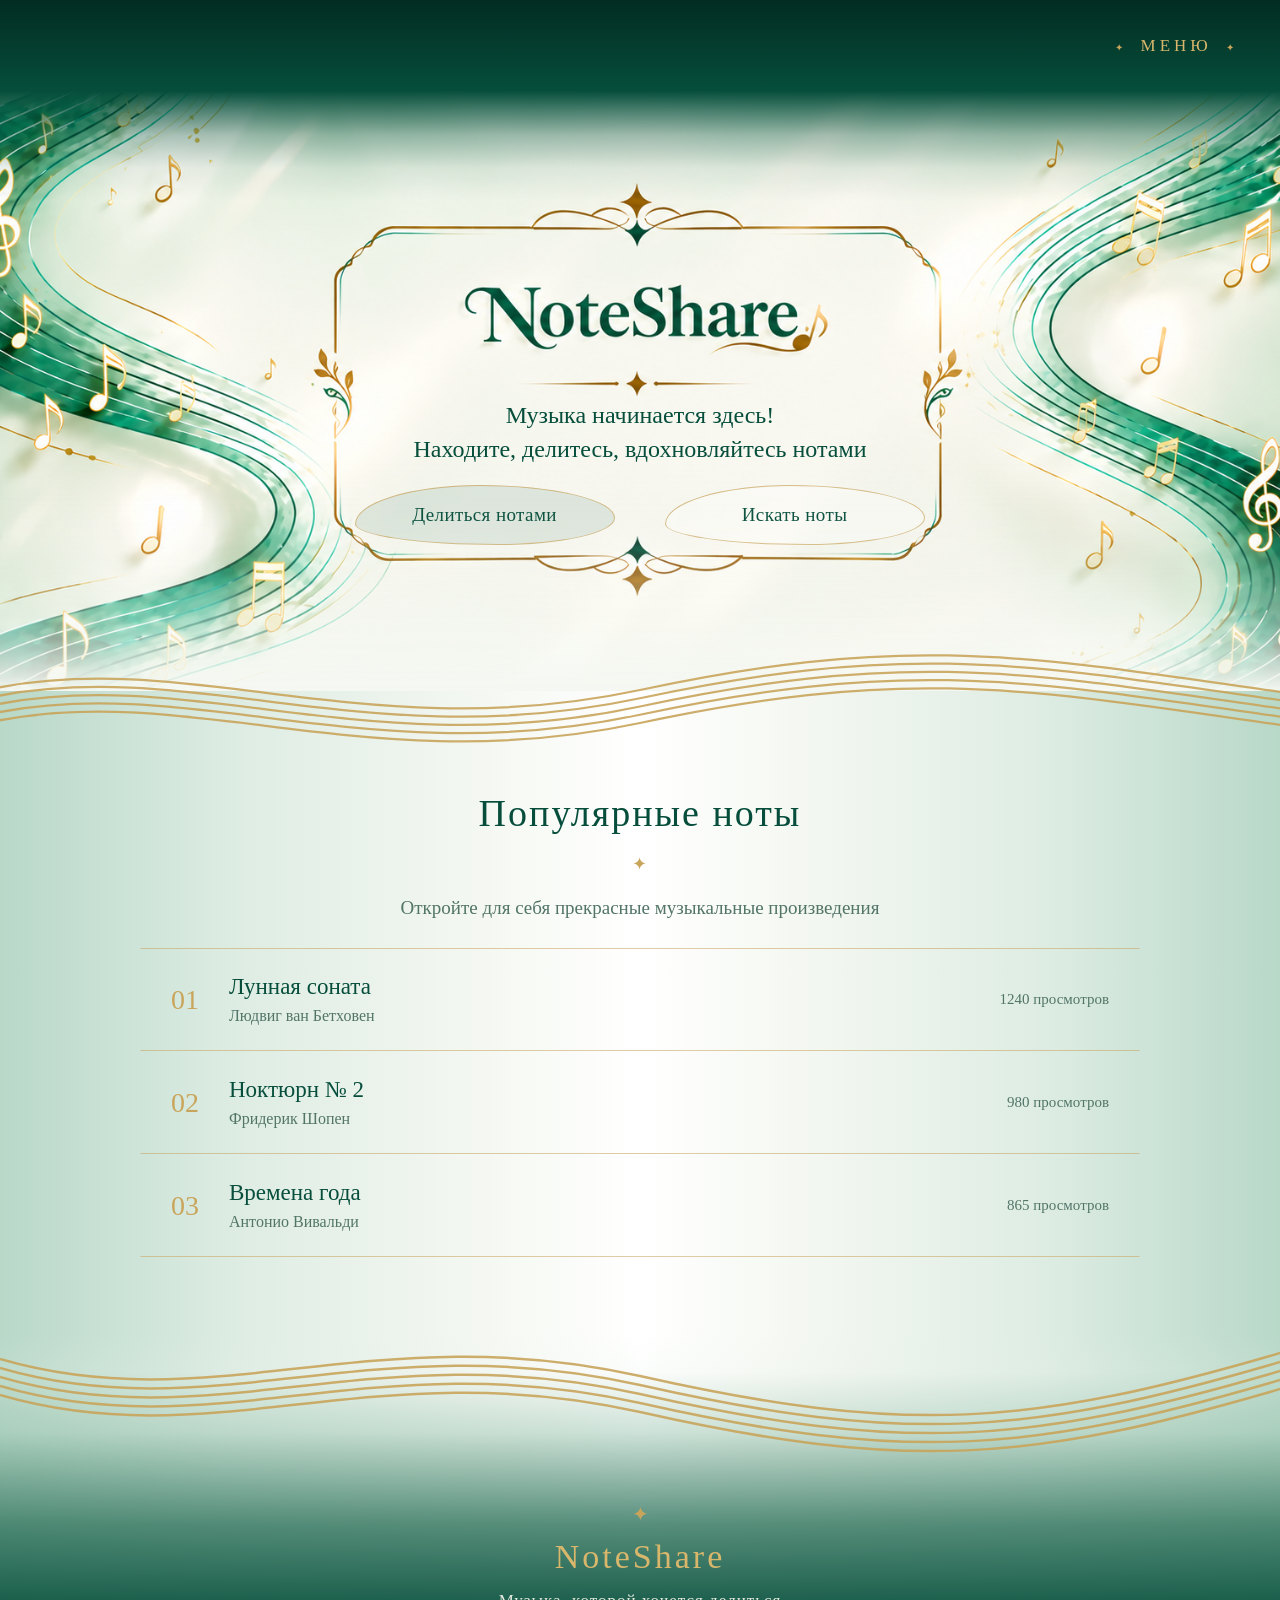
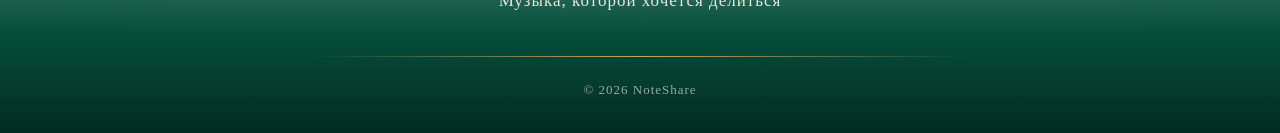
==== src/main/resources/html/index.html @ f5ff7926 "init commit" ====
<!DOCTYPE html>
<html lang="ru">
<head>
    <meta charset="UTF-8">
    <meta name="viewport" content="width=device-width, initial-scale=1.0">
    <title>NoteShare - обмен нотами</title>
    <link rel="stylesheet" href="../css/style.css">
</head>
<body>
    <header>
        <div class="menu-container">
            <button class="menu-toggle" type="button" aria-expanded="false">
                <span class="menu-label">МЕНЮ</span>
            </button>
            <nav class="drop_menu">
                <ul>
                    <li><a href="index.html">Главная</a></li>
                    <li><a href="#catalog">Галерея нот</a></li>
                    <li><a href="#composers">Композиторы</a></li>
                    <li><a href="#about">О проекте</a></li>
                </ul>
            </nav>
        </div>
    </header>
    <main>
        <section class="hero" id="home">
            <div class="hero-content">
                <p>Музыка начинается здесь!</p>
                <p>Находите, делитесь, вдохновляйтесь нотами</p>
                <div class="hero-buttons">
                    <a href="#upload" class="btn btn-upload">Делиться нотами</a>
                    <a href="#search" class="btn btn-search">Искать ноты</a>
                </div>
            </div>
        </section>
        <section class="popular-notes" id="catalog">
            <h2>Популярные ноты</h2>

            <p class="section-description">
                Откройте для себя прекрасные музыкальные произведения
            </p>
            <div class="popular-list">

                <article class="popular-item">
                    <span class="popular-number">01</span>
                    <div class="popular-info">
                        <h3>Лунная соната</h3>
                        <p>Людвиг ван Бетховен</p>
                    </div>
                    <span class="popular-views">1240 просмотров</span>
                </article>

                <article class="popular-item">
                    <span class="popular-number">02</span>
                    <div class="popular-info">
                        <h3>Ноктюрн № 2</h3>
                        <p>Фридерик Шопен</p>
                    </div>
                    <span class="popular-views">980 просмотров</span>
                </article>

                <article class="popular-item">
                    <span class="popular-number">03</span>
                    <div class="popular-info">
                        <h3>Времена года</h3>
                        <p>Антонио Вивальди</p>
                    </div>
                    <span class="popular-views">865 просмотров</span>
                </article>
            </div>
        </section>
    </main>
    <footer class="footer">
        <div class="footer-content">
            <div class="footer-decoration">✦</div>

            <h2>NoteShare</h2>

            <p class="footer-description">
                Музыка, которой хочется делиться
            </p>

            <div class="footer-line"></div>

            <p class="footer-copyright">
                © 2026 NoteShare
            </p>
        </div>
    </footer>
</body>
</html>
---- src/main/resources/css/style.css ----
header {
    position: relative;
    z-index: 10;

    padding: 24px 55px 23px;

    background: linear-gradient(
        to bottom,
        #022C22 0%,
        #064E3B 100%
    );
}
.menu-container {
    position: relative;
    width: fit-content;
    margin-left: auto;
    margin-right: -4%;
}
.menu-toggle {
    display: flex;
    align-items: center;
    justify-content: center;
    background: transparent;
    border: none;
    padding: 12px 20px;
    cursor: pointer;
}

.menu-label {
    color: #D8B76C;
    font-family: Georgia, serif;
    font-size: 17px;
    font-weight: 400;
    letter-spacing: 4px;
    transition: all 0.3s ease;
}

.menu-label::before,
.menu-label::after {
    content: "✦";
    font-size: 10px;
    margin: 0 14px;
    color: #C9A55C;
}

.menu-toggle:hover .menu-label {
    color: #FFF1C7;
    text-shadow: 0 0 12px rgba(201, 165, 92, 0.65);
}
.drop_menu {
    position: absolute;
    top: 50%;
    right: 190px;

    width: max-content;
    padding: 0;

    background: transparent;
    border: none;
    box-shadow: none;

    opacity: 0;
    visibility: hidden;
    transform: translateY(-50%) translateX(20px);

    transition: opacity 0.3s ease,
                transform 0.3s ease,
                visibility 0.3s ease;
}
.menu-container:hover .drop_menu,
.menu-container:focus-within .drop_menu {
    opacity: 1;
    visibility: visible;
    transform: translateY(-50%) translateX(0);
}
.drop_menu ul {
    display: flex;
    flex-direction: row;
    gap: 20px;
    list-style: none;
    padding: 0;
    margin: 0;
}
.drop_menu a {
    display: inline-block;

    color: #D8B76C;
    text-decoration: none;
    font-family: Georgia, serif;
    font-size: 16px;
    letter-spacing: 1px;

    padding: 9px 16px;

    border: 1px solid transparent;
    border-radius: 48% 52% 45% 55% / 65% 55% 45% 35%;

    transition: all 0.3s ease;
}

.drop_menu a:hover {
    color: #FFF1C7;

    border-color: rgba(201, 165, 92, 0.75);

    background: rgba(201, 165, 92, 0.08);

    text-shadow: 0 0 10px rgba(201, 165, 92, 0.6);

    box-shadow: 0 0 12px rgba(201, 165, 92, 0.2);
}
body {
    margin: 0;
    padding: 0;
}
.hero {
    background-image: url("../images/hero-main.png");
    background-size: cover;
    background-position: center;
    background-repeat: no-repeat;
    min-height: 600px;
    display: flex;
    justify-content: center;
    align-items: center;
    position: relative;
}

.hero::before {
    content: "";
    position: absolute;
    top: 0;
    left: 0;
    right: 0;
    height: 110px;

    background: linear-gradient(
        to bottom,
        #064E3B 0%,
        rgba(6, 78, 59, 0.75) 15%,
        rgba(6, 78, 59, 0.35) 40%,
        rgba(6, 78, 59, 0.08) 70%,
        transparent 100%
    );
    pointer-events: none;
}
.hero-content {
    text-align: center;
    background-color: transparent;
    border: none;
    padding: 0;
    max-width: 700px;
    transform: translateY(80px);
}
.hero-content p {
    color: #064E3B;
    font-size: 24px;
    font-weight: 400;
    line-height: 1.3;
    margin: 3px 0;
}
.hero-buttons {
    display: flex;
    justify-content: center;
    align-items: center;
    gap: 50px;
    margin-top: 20px;
}
.btn {
    display: inline-block;
    padding: 18px 35px;
    min-width: 260px;
    box-sizing: border-box;
    text-align: center;
    border: 1px solid rgba(201,165,92,0.75);
    border-radius: 48% 52% 45% 55% / 65% 55% 45% 35%;
    text-decoration: none;
    font-size: 19px;
    font-weight: 400;
    letter-spacing: 0.4px;
    box-shadow: none;
    backdrop-filter: blur(6px);
    transition: all 0.3s ease;
}
.btn-upload {
    background: rgba(6, 78, 59, 0.10);
    color: #064E3B;
}
.btn-search {
    background: rgba(255, 255, 255, 0.35);
    color: #064E3B;
}
.btn:hover {
    background: rgba(201, 165, 92, 0.16);
    border-color: #C9A55C;
    transform: translateY(-3px);
    box-shadow: 0 4px rgba(6, 78, 59, 0.08);
}
.popular-notes {
    padding: 45px 40px 100px;
    text-align: center;

    background: linear-gradient(
        to right,
        #B8D8C8 0%,
        #DDECE3 18%,
        #F5F8F2 38%,
        #FFFFFF 50%,
        #F5F8F2 62%,
        #DDECE3 82%,
        #B8D8C8 100%
    );
}

.popular-notes h2 {
    margin: 0;

    color: #064E3B;
    font-family: Georgia, serif;
    font-size: 38px;
    font-weight: 400;
    letter-spacing: 2px;
}

.popular-notes h2::after {
    content: "✦";
    display: block;

    margin: 18px auto;
    color: #C9A55C;
    font-size: 18px;
}

.section-description {
    color: #527568;
    font-family: Georgia, serif;
    font-size: 19px;
    line-height: 1.6;
    margin: 0;
}
.hero::after {
    content: "";
    position: absolute;

    bottom: 0;
    left: 0;
    width: 100%;
    height: 230px;

    background: linear-gradient(
        to bottom,
        rgba(245, 248, 242, 0) 0%,
        rgba(245, 248, 242, 0.04) 25%,
        rgba(245, 248, 242, 0.15) 45%,
        rgba(245, 248, 242, 0.40) 65%,
        rgba(245, 248, 242, 0.75) 85%,
        #F5F8F2 100%
    );

    pointer-events: none;
}
.popular-notes {
    isolation: isolate;
    position: relative;
    padding-top: 100px;
}

.popular-notes::before {
    content: "";
    position: absolute;

    top: -45px;
    left: 0;

    width: 100%;
    height: 110px;

    background-image: url("data:image/svg+xml,%3Csvg xmlns='http://www.w3.org/2000/svg' viewBox='0 0 1440 120' preserveAspectRatio='none'%3E%3Cg fill='none' stroke='%23C9A55C' stroke-width='2.5' opacity='0.9'%3E%3Cpath d='M0 45 C220 5 420 110 720 48 S1150 10 1440 50'/%3E%3Cpath d='M0 54 C220 14 420 119 720 57 S1150 19 1440 59'/%3E%3Cpath d='M0 63 C220 23 420 128 720 66 S1150 28 1440 68'/%3E%3Cpath d='M0 72 C220 32 420 137 720 75 S1150 37 1440 77'/%3E%3Cpath d='M0 81 C220 41 420 146 720 84 S1150 46 1440 86'/%3E%3C/g%3E%3C/svg%3E");

    background-size: 100% 100%;
    background-repeat: no-repeat;

    pointer-events: none;
    z-index: 2;
}
.popular-list {
    max-width: 1000px;
    margin: 25px auto 0;
    text-align: left;
}

.popular-item {
    display: flex;
    align-items: center;
    gap: 30px;
    padding: 25px 30px;

    background: transparent;

    border-top: 1px solid rgba(201, 165, 92, 0.55);
    border-bottom: 1px solid rgba(201, 165, 92, 0.55);
    border-left: 1px solid transparent;
    border-right: 1px solid transparent;

    border-radius: 0;

    transition:
        border-radius 0.8s cubic-bezier(0.22, 1, 0.36, 1),
        border-color 0.8s ease,
        background 0.8s ease;
}

.popular-item + .popular-item {
    border-top-color: transparent;
}

.popular-item:hover {
    border-top-color: rgba(201, 165, 92, 0.85);
    border-bottom-color: rgba(201, 165, 92, 0.85);
    border-left-color: rgba(201, 165, 92, 0.85);
    border-right-color: rgba(201, 165, 92, 0.85);

    border-radius: 50% / 50%;

    background: rgba(6, 78, 59, 0.05);
}

.popular-item:has(+ .popular-item:hover) {
    border-bottom-color: transparent;
}
.popular-number {
    color: #C9A55C;
    font-family: Georgia, serif;
    font-size: 28px;
}

.popular-info {
    flex: 1;
}

.popular-info h3 {
    margin: 0 0 7px;

    color: #064E3B;
    font-family: Georgia, serif;
    font-size: 23px;
    font-weight: 400;
}

.popular-info p {
    margin: 0;

    color: #527568;
    font-family: Georgia, serif;
    font-size: 16px;
}

.popular-views {
    color: #527568;
    font-family: Georgia, serif;
    font-size: 15px;
}
.popular-item:first-child {
    border-top: 1px solid rgba(201, 165, 92, 0.55);
}
.popular-item:last-child {
    border-bottom: 1px solid rgba(201, 165, 92, 0.55);
}

.footer {
    position: relative;
    isolation: isolate;

    margin-top: 0;
    padding: 170px 30px 35px;

    text-align: center;

    background: linear-gradient(
        to bottom,
        #F5F8F2 0%,
        #E5EFE8 8%,
        #C5DED1 18%,
        #9CC5B2 30%,
        #6B9E88 42%,
        #397A64 54%,
        #17634D 66%,
        #064E3B 80%,
        #022C22 100%
    );
}


.footer::before {
    content: "";

    position: absolute;
    top: 15px;
    left: 0;

    width: 100%;
    height: 120px;

    background-image: url("data:image/svg+xml,%3Csvg xmlns='http://www.w3.org/2000/svg' viewBox='0 0 1440 120' preserveAspectRatio='none'%3E%3Cg fill='none' stroke='%23C9A55C' stroke-width='2.5' opacity='0.9'%3E%3Cpath d='M0 12 C240 74 420 -31 720 29 S1160 79 1440 6'/%3E%3Cpath d='M0 21 C240 83 420 -22 720 38 S1160 88 1440 15'/%3E%3Cpath d='M0 30 C240 92 420 -13 720 47 S1160 97 1440 24'/%3E%3Cpath d='M0 39 C240 101 420 -4 720 56 S1160 106 1440 33'/%3E%3Cpath d='M0 48 C240 110 420 5 720 65 S1160 115 1440 42'/%3E%3C/g%3E%3C/svg%3E");

    background-size: 100% 100%;
    background-repeat: no-repeat;

    pointer-events: none;
}

.footer-content {
    position: relative;
    z-index: 1;
}

.footer-content {
    position: relative;
    z-index: 1;

    max-width: 1000px;
    margin: 0 auto;
}

.footer-decoration {
    color: #C9A55C;
    font-size: 20px;
    margin-bottom: 12px;
}

.footer h2 {
    color: #D8B76C;
    font-family: Georgia, serif;
    font-size: 34px;
    font-weight: 400;
    letter-spacing: 3px;
    margin: 0 0 15px;
}

.footer-description {
    color: #E4E9DF;
    font-family: Georgia, serif;
    font-size: 17px;
    letter-spacing: 1px;
    margin: 0;
}

.footer-line {
    width: 65%;
    height: 1px;
    margin: 45px auto 25px;

    background: linear-gradient(
        to right,
        transparent,
        #C9A55C,
        transparent
    );
}

.footer-copyright {
    color: rgba(228, 233, 223, 0.65);
    font-family: Georgia, serif;
    font-size: 13px;
    letter-spacing: 1px;
    margin: 0;
}
.popular-notes {
    padding-bottom: 75px;
}

.footer {
    background-image:
        linear-gradient(
            to bottom,
            rgba(245, 248, 242, 0) 0%,
            rgba(229, 239, 232, 0.15) 10%,
            rgba(156, 197, 178, 0.5) 25%,
            rgba(57, 122, 100, 0.85) 48%,
            #064E3B 75%,
            #022C22 100%
        ),
        linear-gradient(
            to right,
            #B8D8C8 0%,
            #DDECE3 18%,
            #F5F8F2 38%,
            #FFFFFF 50%,
            #F5F8F2 62%,
            #DDECE3 82%,
            #B8D8C8 100%
        );
}
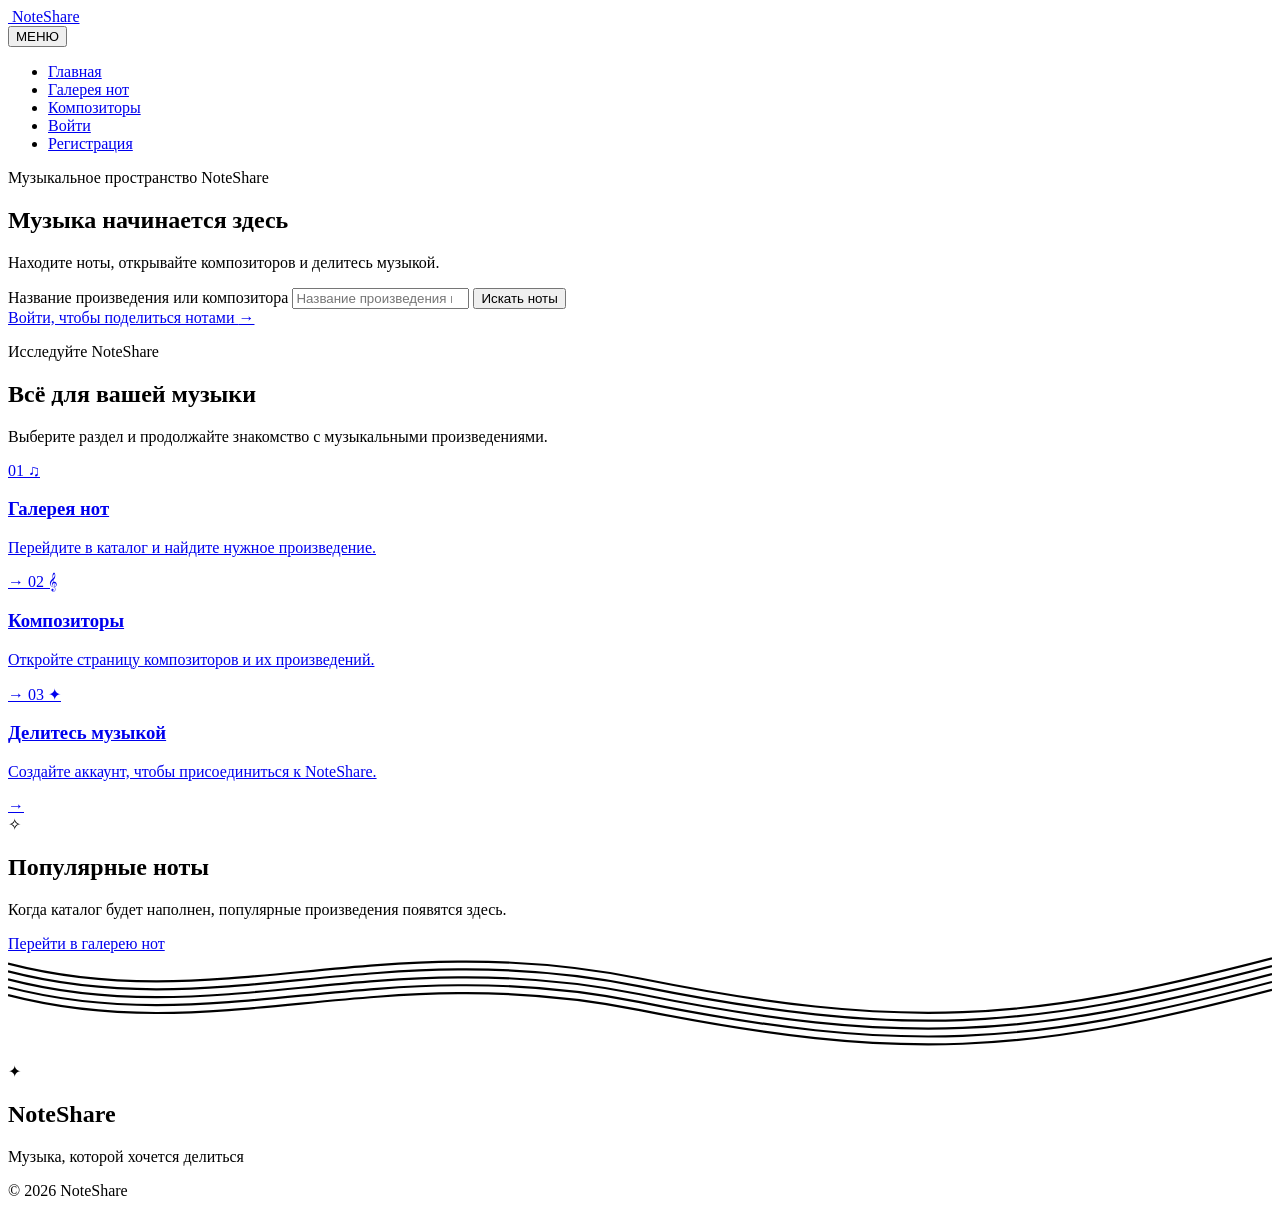
==== commit 07d3bd41: "commit" ====
--- a/src/main/resources/html/index.html
+++ b/src/main/resources/html/index.html
@@ -3,89 +3,116 @@
 <head>
     <meta charset="UTF-8">
     <meta name="viewport" content="width=device-width, initial-scale=1.0">
-    <title>NoteShare - обмен нотами</title>
-    <link rel="stylesheet" href="../css/style.css">
+    <meta name="theme-color" content="#064E3B">
+    <title>NoteShare — обмен нотами</title>
+    <link rel="stylesheet" href="/css/header.css">
+    <link rel="stylesheet" href="/css/index.css">
+    <link rel="stylesheet" href="/css/footer.css">
 </head>
 <body>
-    <header>
-        <div class="menu-container">
-            <button class="menu-toggle" type="button" aria-expanded="false">
-                <span class="menu-label">МЕНЮ</span>
-            </button>
-            <nav class="drop_menu">
-                <ul>
-                    <li><a href="index.html">Главная</a></li>
-                    <li><a href="#catalog">Галерея нот</a></li>
-                    <li><a href="#composers">Композиторы</a></li>
-                    <li><a href="#about">О проекте</a></li>
-                </ul>
-            </nav>
+    <header class="site-header">
+        <div class="header-inner">
+            <a class="site-brand" href="main" aria-label="NoteShare — главная">
+                <img class="site-logo" src="/imageslogo.jpeg" alt="">
+                <span>NoteShare</span>
+            </a>
+
+            <div class="menu-container">
+                <button class="menu-toggle" type="button" aria-label="Меню сайта">
+                    <span class="menu-label">МЕНЮ</span>
+                </button>
+                <nav class="drop_menu" aria-label="Основная навигация">
+                    <ul>
+                        <li><a href="main">Главная</a></li>
+                        <li><a href="score">Галерея нот</a></li>
+                        <li><a href="composer">Композиторы</a></li>
+                        <li><a href="login">Войти</a></li>
+                        <li><a href="register">Регистрация</a></li>
+                    </ul>
+                </nav>
+            </div>
         </div>
     </header>
+
     <main>
         <section class="hero" id="home">
+            <div class="hero-banner" role="img" aria-label="Баннер NoteShare с нотными линиями"></div>
             <div class="hero-content">
-                <p>Музыка начинается здесь!</p>
-                <p>Находите, делитесь, вдохновляйтесь нотами</p>
-                <div class="hero-buttons">
-                    <a href="#upload" class="btn btn-upload">Делиться нотами</a>
-                    <a href="#search" class="btn btn-search">Искать ноты</a>
-                </div>
+                <p class="eyebrow">Музыкальное пространство NoteShare</p>
+                <h1>Музыка начинается здесь</h1>
+                <p class="hero-description">Находите ноты, открывайте композиторов и делитесь музыкой.</p>
+
+                <form class="search-form" action="score" method="get" role="search">
+                    <label class="visually-hidden" for="score-query">Название произведения или композитора</label>
+                    <input id="score-query" name="q" type="search" placeholder="Название произведения или композитора">
+                    <button type="submit">Искать ноты</button>
+                </form>
+
+                <a class="share-link" href="login">Войти, чтобы поделиться нотами <span aria-hidden="true">→</span></a>
             </div>
         </section>
-        <section class="popular-notes" id="catalog">
-            <h2>Популярные ноты</h2>
 
-            <p class="section-description">
-                Откройте для себя прекрасные музыкальные произведения
-            </p>
-            <div class="popular-list">
+        <section class="site-sections" aria-labelledby="sections-title">
+            <div class="section-heading">
+                <p class="eyebrow">Исследуйте NoteShare</p>
+                <h2 id="sections-title">Всё для вашей музыки</h2>
+                <p>Выберите раздел и продолжайте знакомство с музыкальными произведениями.</p>
+            </div>
 
-                <article class="popular-item">
-                    <span class="popular-number">01</span>
-                    <div class="popular-info">
-                        <h3>Лунная соната</h3>
-                        <p>Людвиг ван Бетховен</p>
-                    </div>
-                    <span class="popular-views">1240 просмотров</span>
-                </article>
+            <div class="section-cards">
+                <a class="section-card" href="score">
+                    <span class="card-number">01</span>
+                    <span class="card-icon" aria-hidden="true">♫</span>
+                    <h3>Галерея нот</h3>
+                    <p>Перейдите в каталог и найдите нужное произведение.</p>
+                    <span class="card-arrow" aria-hidden="true">→</span>
+                </a>
 
-                <article class="popular-item">
-                    <span class="popular-number">02</span>
-                    <div class="popular-info">
-                        <h3>Ноктюрн № 2</h3>
-                        <p>Фридерик Шопен</p>
-                    </div>
-                    <span class="popular-views">980 просмотров</span>
-                </article>
+                <a class="section-card" href="composer">
+                    <span class="card-number">02</span>
+                    <span class="card-icon" aria-hidden="true">𝄞</span>
+                    <h3>Композиторы</h3>
+                    <p>Откройте страницу композиторов и их произведений.</p>
+                    <span class="card-arrow" aria-hidden="true">→</span>
+                </a>
 
-                <article class="popular-item">
-                    <span class="popular-number">03</span>
-                    <div class="popular-info">
-                        <h3>Времена года</h3>
-                        <p>Антонио Вивальди</p>
-                    </div>
-                    <span class="popular-views">865 просмотров</span>
-                </article>
+                <a class="section-card" href="register">
+                    <span class="card-number">03</span>
+                    <span class="card-icon" aria-hidden="true">✦</span>
+                    <h3>Делитесь музыкой</h3>
+                    <p>Создайте аккаунт, чтобы присоединиться к NoteShare.</p>
+                    <span class="card-arrow" aria-hidden="true">→</span>
+                </a>
             </div>
         </section>
+
+        <section class="catalog-empty" id="catalog" aria-labelledby="catalog-title">
+            <span class="empty-decoration" aria-hidden="true">✧</span>
+            <h2 id="catalog-title">Популярные ноты</h2>
+            <p>Когда каталог будет наполнен, популярные произведения появятся здесь.</p>
+            <a href="score">Перейти в галерею нот</a>
+        </section>
     </main>
-    <footer class="footer">
+
+    <footer class="site-footer">
+        <div class="footer-wave" aria-hidden="true">
+            <svg viewBox="0 0 1440 120" preserveAspectRatio="none">
+                <g fill="none" stroke="currentColor" stroke-width="2.5">
+                    <path d="M0 12 C240 74 420 -31 720 29 S1160 79 1440 6" />
+                    <path d="M0 21 C240 83 420 -22 720 38 S1160 88 1440 15" />
+                    <path d="M0 30 C240 92 420 -13 720 47 S1160 97 1440 24" />
+                    <path d="M0 39 C240 101 420 -4 720 56 S1160 106 1440 33" />
+                    <path d="M0 48 C240 110 420 5 720 65 S1160 115 1440 42" />
+                </g>
+            </svg>
+        </div>
         <div class="footer-content">
-            <div class="footer-decoration">✦</div>
-
-            <h2>NoteShare</h2>
-
-            <p class="footer-description">
-                Музыка, которой хочется делиться
-            </p>
-
-            <div class="footer-line"></div>
-
-            <p class="footer-copyright">
-                © 2026 NoteShare
-            </p>
+            <span class="footer-decoration" aria-hidden="true">✦</span>
+            <h2 class="footer-brand">NoteShare</h2>
+            <p class="footer-description">Музыка, которой хочется делиться</p>
+            <div class="footer-line" aria-hidden="true"></div>
+            <p class="footer-copyright">© 2026 NoteShare</p>
         </div>
     </footer>
 </body>
-</html>+</html>
